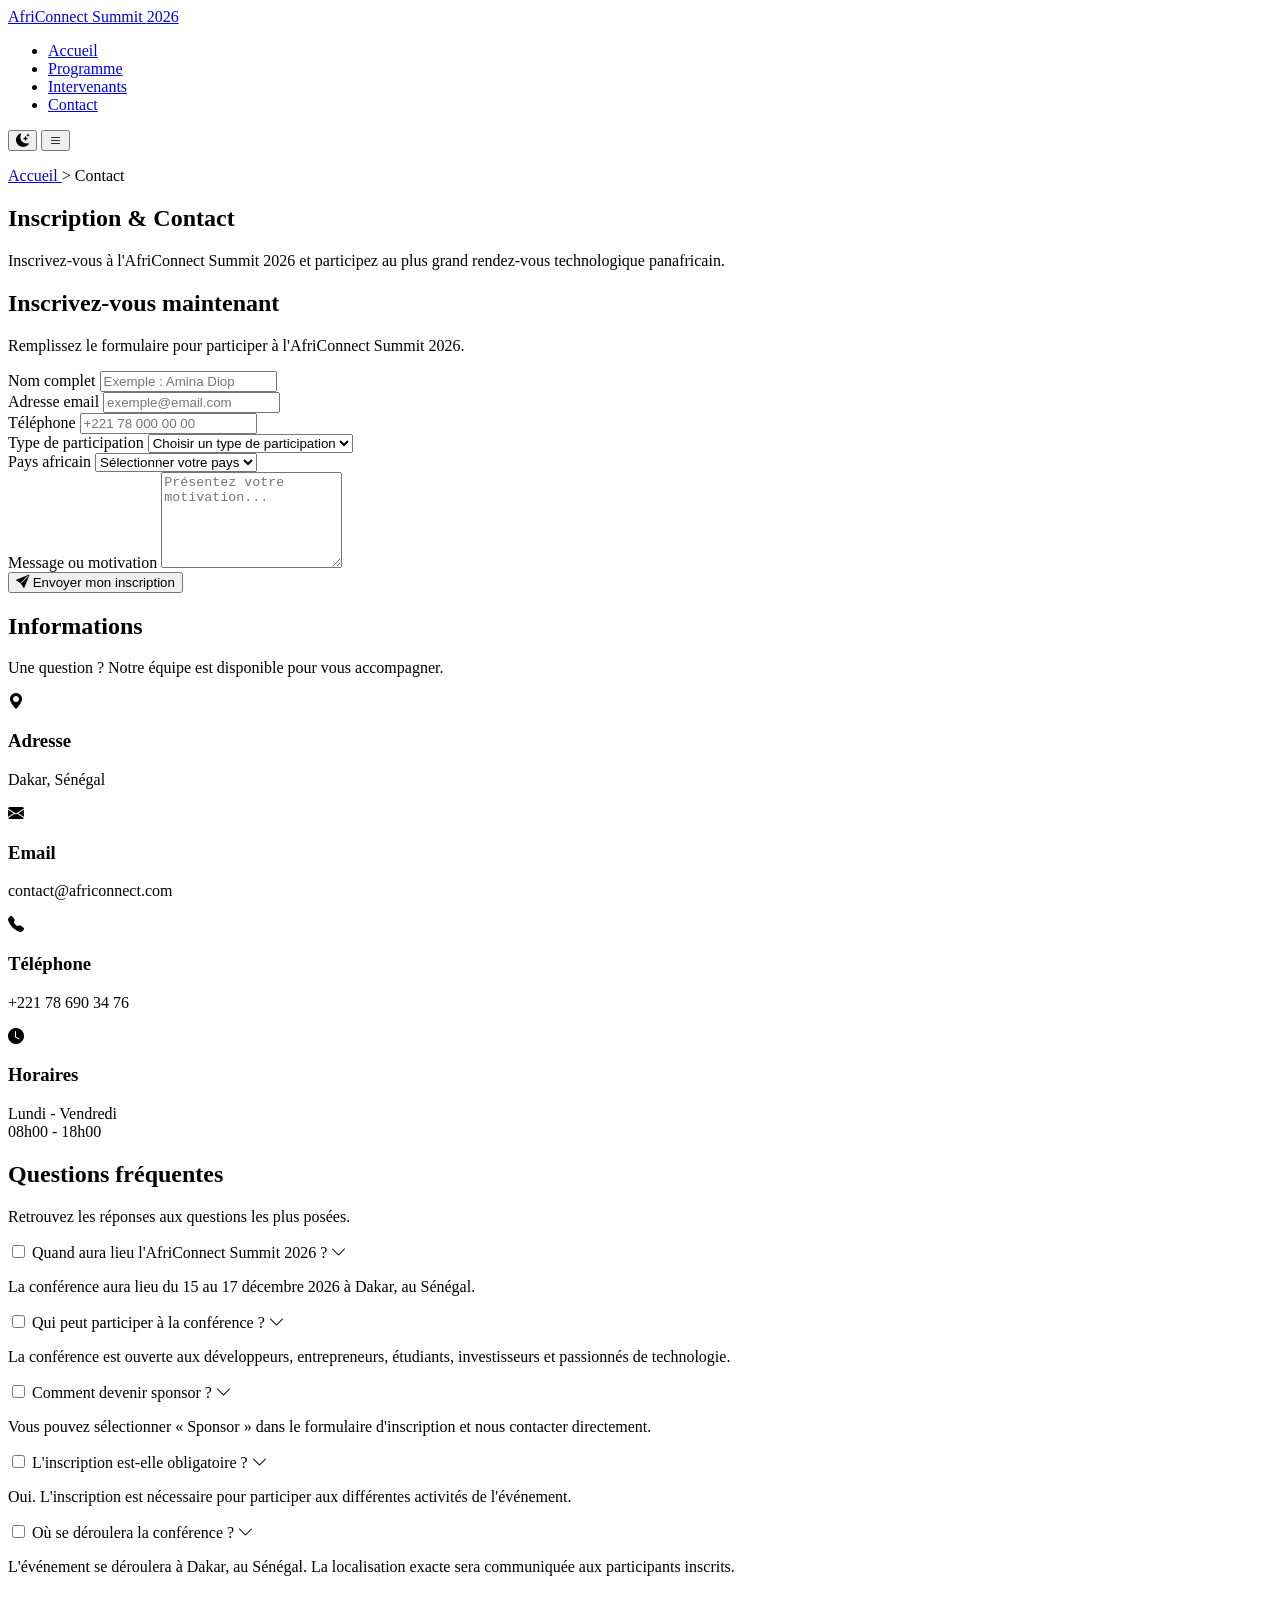
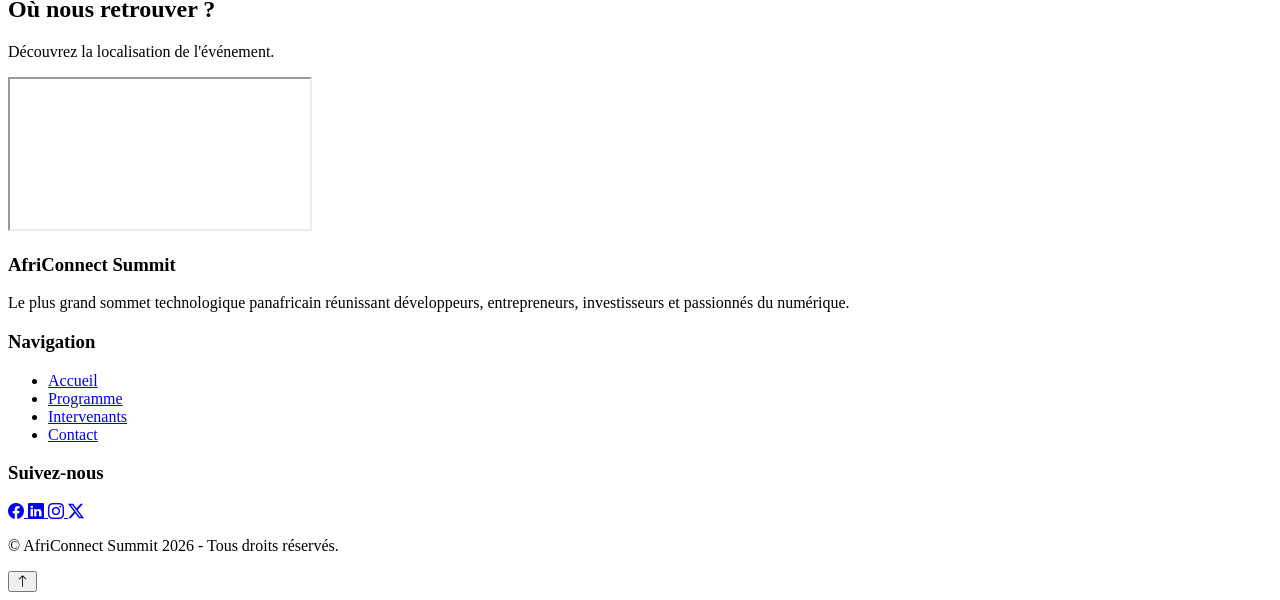
==== contact.html @ 4bca40ca "HTML : structure complète des 5 pages avec sections et contenu texte" ====
<!doctype html>
<html lang="fr">
  <head>
    <!-- Encodage -->
    <meta charset="UTF-8" />

    <!-- Responsive -->
    <meta name="viewport" content="width=device-width, initial-scale=1.0" />

    <title>AfriConnect Summit 2026 | contact</title>

    <!-- Bootstrap Icons -->
    <link
      rel="stylesheet"
      href="https://cdn.jsdelivr.net/npm/bootstrap-icons@1.11.3/font/bootstrap-icons.css"
    />

    <!-- Google Fonts -->
    <link rel="preconnect" href="https://fonts.googleapis.com" />

    <link rel="preconnect" href="https://fonts.gstatic.com" crossorigin />

    <link
      href="https://fonts.googleapis.com/css2?family=Poppins:wght@300;400;500;600;700&family=Space+Grotesk:wght@400;700&display=swap"
      rel="stylesheet"
    />

    <!-- CSS -->
    <link rel="stylesheet" href="css/style.css" />
  </head>
  <body>
    <!-- ==========================
            NAVIGATION
    ========================== -->

    <header>
      <nav class="barre-navigation">
        <div class="conteneur">
          <!-- LOGO -->

          <a href="index.html" class="logo">
            <i class="bi bi-globe-africa"></i>

            AfriConnect Summit

            <span>2026</span>
          </a>

          <!-- MENU -->

          <ul class="menu-navigation">
            <li>
              <a href="index.html"> Accueil </a>
            </li>

            <li>
              <a href="programme.html"> Programme </a>
            </li>

            <li>
              <a href="intervenants.html"> Intervenants </a>
            </li>

            <li>
              <a href="contact.html" class="actif"> Contact </a>
            </li>
          </ul>

          <!-- ACTIONS -->

          <div class="actions-navigation">
            <!-- MODE SOMBRE -->

            <button id="theme-toggle" aria-label="Changer le thème">
              <i class="bi bi-moon-stars-fill"></i>
            </button>

            <!-- MENU MOBILE -->

            <button id="menu-btn" aria-label="Ouvrir le menu">
              <i class="bi bi-list"></i>
            </button>
          </div>
        </div>
      </nav>
    </header>

    <!-- ==========================
            CONTENU PRINCIPAL
    ========================== -->

    <main>
      <!-- ==========================
                HERO INTERNE
        ========================== -->

      <section class="hero-interne apparition">
        <div class="conteneur">
          <!-- FIL D'ARIANE -->

          <p class="fil-ariane">
            <a href="index.html"> Accueil </a>

            <span> &gt; </span>

            Contact
          </p>

          <!-- TITRE -->

          <h1>Inscription & Contact</h1>

          <!-- DESCRIPTION -->

          <p>
            Inscrivez-vous à l'AfriConnect Summit 2026 et participez au plus
            grand rendez-vous technologique panafricain.
          </p>
        </div>
      </section>

      <!-- ==========================
                FORMULAIRE D'INSCRIPTION
        ========================== -->

      <section class="section-contact apparition">
        <div class="conteneur">
          <div class="contenu-contact">
            <!-- ==========================
                            FORMULAIRE
                    ========================== -->

            <div class="bloc-formulaire">
              <div class="titre-section">
                <h2>Inscrivez-vous maintenant</h2>

                <p>
                  Remplissez le formulaire pour participer à l'AfriConnect
                  Summit 2026.
                </p>
              </div>

              <form id="formulaire-inscription" novalidate>
                <!-- NOM COMPLET -->

                <div class="groupe-formulaire">
                  <label for="nom"> Nom complet </label>

                  <input
                    type="text"
                    id="nom"
                    name="nom"
                    placeholder="Exemple : Amina Diop"
                  />

                  <small class="message-erreur" id="erreur-nom"></small>
                </div>

                <!-- EMAIL -->

                <div class="groupe-formulaire">
                  <label for="email"> Adresse email </label>

                  <input
                    type="email"
                    id="email"
                    name="email"
                    placeholder="exemple@email.com"
                  />

                  <small class="message-erreur" id="erreur-email"></small>
                </div>

                <!-- TÉLÉPHONE -->

                <div class="groupe-formulaire">
                  <label for="telephone"> Téléphone </label>

                  <input
                    type="tel"
                    id="telephone"
                    name="telephone"
                    placeholder="+221 78 000 00 00"
                  />

                  <small class="message-erreur" id="erreur-telephone"></small>
                </div>

                <!-- TYPE DE PARTICIPATION -->

                <div class="groupe-formulaire">
                  <label for="participation"> Type de participation </label>

                  <select id="participation" name="participation">
                    <option value="">Choisir un type de participation</option>

                    <option value="participant">Participant</option>

                    <option value="speaker">Intervenant</option>

                    <option value="entrepreneur">Entrepreneur</option>

                    <option value="investisseur">Investisseur</option>

                    <option value="sponsor">Sponsor</option>
                  </select>

                  <small
                    class="message-erreur"
                    id="erreur-participation"
                  ></small>
                </div>

                <!-- PAYS AFRICAIN -->

                <div class="groupe-formulaire">
                  <label for="pays"> Pays africain </label>

                  <select id="pays" name="pays">
                    <option value="">Sélectionner votre pays</option>

                    <option value="senegal">Sénégal</option>

                    <option value="maroc">Maroc</option>

                    <option value="ghana">Ghana</option>

                    <option value="nigeria">Nigeria</option>

                    <option value="kenya">Kenya</option>

                    <option value="cote-ivoire">Côte d'Ivoire</option>

                    <option value="mali">Mali</option>

                    <option value="tunisie">Tunisie</option>

                    <option value="cameroun">Cameroun</option>

                    <option value="afrique-du-sud">Afrique du Sud</option>

                    <option value="egypte">Égypte</option>

                    <option value="rwanda">Rwanda</option>
                  </select>

                  <small class="message-erreur" id="erreur-pays"></small>
                </div>

                <!-- MESSAGE / MOTIVATION -->

                <div class="groupe-formulaire">
                  <label for="message"> Message ou motivation </label>

                  <textarea
                    id="message"
                    name="message"
                    rows="6"
                    placeholder="Présentez votre motivation..."
                  ></textarea>

                  <small class="message-erreur" id="erreur-message"></small>
                </div>

                <!-- BOUTON -->

                <button type="submit" class="bouton-envoi">
                  <i class="bi bi-send-fill"></i>

                  Envoyer mon inscription
                </button>

                <!-- MESSAGE DE SUCCÈS -->

                <p id="message-succes" class="message-succes"></p>
              </form>
            </div>

            <!-- ==========================
                            INFORMATIONS
                    ========================== -->

            <aside class="informations-contact">
              <div class="titre-section">
                <h2>Informations</h2>

                <p>
                  Une question ? Notre équipe est disponible pour vous
                  accompagner.
                </p>
              </div>

              <!-- ADRESSE -->

              <div class="information">
                <i class="bi bi-geo-alt-fill"></i>

                <div>
                  <h3>Adresse</h3>

                  <p>Dakar, Sénégal</p>
                </div>
              </div>

              <!-- EMAIL -->

              <div class="information">
                <i class="bi bi-envelope-fill"></i>

                <div>
                  <h3>Email</h3>

                  <p>contact@africonnect.com</p>
                </div>
              </div>

              <!-- TÉLÉPHONE -->

              <div class="information">
                <i class="bi bi-telephone-fill"></i>

                <div>
                  <h3>Téléphone</h3>

                  <p>+221 78 690 34 76</p>
                </div>
              </div>

              <!-- HORAIRES -->

              <div class="information">
                <i class="bi bi-clock-fill"></i>

                <div>
                  <h3>Horaires</h3>

                  <p>
                    Lundi - Vendredi

                    <br />

                    08h00 - 18h00
                  </p>
                </div>
              </div>
            </aside>
          </div>
        </div>
      </section>

      <!-- ==========================
                FAQ
        ========================== -->

      <section class="faq apparition">
        <div class="conteneur">
          <div class="titre-section">
            <h2>Questions fréquentes</h2>

            <p>Retrouvez les réponses aux questions les plus posées.</p>
          </div>

          <div class="liste-faq">
            <!-- QUESTION 1 -->

            <div class="question-faq">
              <input type="checkbox" id="question1" />

              <label for="question1">
                Quand aura lieu l'AfriConnect Summit 2026 ?

                <i class="bi bi-chevron-down"></i>
              </label>

              <div class="reponse-faq">
                <p>
                  La conférence aura lieu du 15 au 17 décembre 2026 à Dakar, au
                  Sénégal.
                </p>
              </div>
            </div>

            <!-- QUESTION 2 -->

            <div class="question-faq">
              <input type="checkbox" id="question2" />

              <label for="question2">
                Qui peut participer à la conférence ?

                <i class="bi bi-chevron-down"></i>
              </label>

              <div class="reponse-faq">
                <p>
                  La conférence est ouverte aux développeurs, entrepreneurs,
                  étudiants, investisseurs et passionnés de technologie.
                </p>
              </div>
            </div>

            <!-- QUESTION 3 -->

            <div class="question-faq">
              <input type="checkbox" id="question3" />

              <label for="question3">
                Comment devenir sponsor ?

                <i class="bi bi-chevron-down"></i>
              </label>

              <div class="reponse-faq">
                <p>
                  Vous pouvez sélectionner « Sponsor » dans le formulaire
                  d'inscription et nous contacter directement.
                </p>
              </div>
            </div>

            <!-- QUESTION 4 -->

            <div class="question-faq">
              <input type="checkbox" id="question4" />

              <label for="question4">
                L'inscription est-elle obligatoire ?

                <i class="bi bi-chevron-down"></i>
              </label>

              <div class="reponse-faq">
                <p>
                  Oui. L'inscription est nécessaire pour participer aux
                  différentes activités de l'événement.
                </p>
              </div>
            </div>

            <!-- QUESTION 5 -->

            <div class="question-faq">
              <input type="checkbox" id="question5" />

              <label for="question5">
                Où se déroulera la conférence ?

                <i class="bi bi-chevron-down"></i>
              </label>

              <div class="reponse-faq">
                <p>
                  L'événement se déroulera à Dakar, au Sénégal. La localisation
                  exacte sera communiquée aux participants inscrits.
                </p>
              </div>
            </div>
          </div>
        </div>
      </section>

      <!-- ==========================
                CARTE GOOGLE MAPS
        ========================== -->

      <section class="localisation apparition">
        <div class="conteneur">
          <div class="titre-section">
            <h2>Où nous retrouver ?</h2>

            <p>Découvrez la localisation de l'événement.</p>
          </div>

          <div class="carte">
            <iframe
              src="https://maps.google.com/maps?q=Dakar%20Senegal&t=&z=13&ie=UTF8&iwloc=&output=embed"
              title="Localisation de AfriConnect Summit à Dakar"
              loading="lazy"
            ></iframe>
          </div>
        </div>
      </section>
    </main>
    <footer class="pied-page">
      <div class="conteneur">
        <div class="contenu-footer">
          <!-- À propos -->

          <section class="colonne-footer">
            <h3>AfriConnect Summit</h3>

            <p>
              Le plus grand sommet technologique panafricain réunissant
              développeurs, entrepreneurs, investisseurs et passionnés du
              numérique.
            </p>
          </section>

          <!-- Navigation -->

          <section class="colonne-footer">
            <h3>Navigation</h3>

            <ul>
              <li>
                <a href="index.html">Accueil</a>
              </li>

              <li>
                <a href="programme.html">Programme</a>
              </li>

              <li>
                <a href="intervenants.html">Intervenants</a>
              </li>

              <li>
                <a href="contact.html">Contact</a>
              </li>
            </ul>
          </section>

          <!-- Réseaux sociaux -->

          <section class="colonne-footer">
            <h3>Suivez-nous</h3>

            <div class="reseaux-sociaux">
              <a href="#" aria-label="Facebook">
                <i class="bi bi-facebook"></i>
              </a>

              <a href="#" aria-label="LinkedIn">
                <i class="bi bi-linkedin"></i>
              </a>

              <a href="#" aria-label="Instagram">
                <i class="bi bi-instagram"></i>
              </a>

              <a href="#" aria-label="X">
                <i class="bi bi-twitter-x"></i>
              </a>
            </div>
          </section>
        </div>

        <!-- Copyright -->

        <div class="copyright">
          <p>
            © <span id="annee"></span>
            AfriConnect Summit 2026 - Tous droits réservés.
          </p>
        </div>
      </div>
    </footer>

    <!-- ==========================
            BOUTON RETOUR EN HAUT
    ========================== -->

    <button id="retour-haut" aria-label="Retour en haut">
      <i class="bi bi-arrow-up"></i>
    </button>
    <script src="js/main.js"></script>
  </body>
</html>
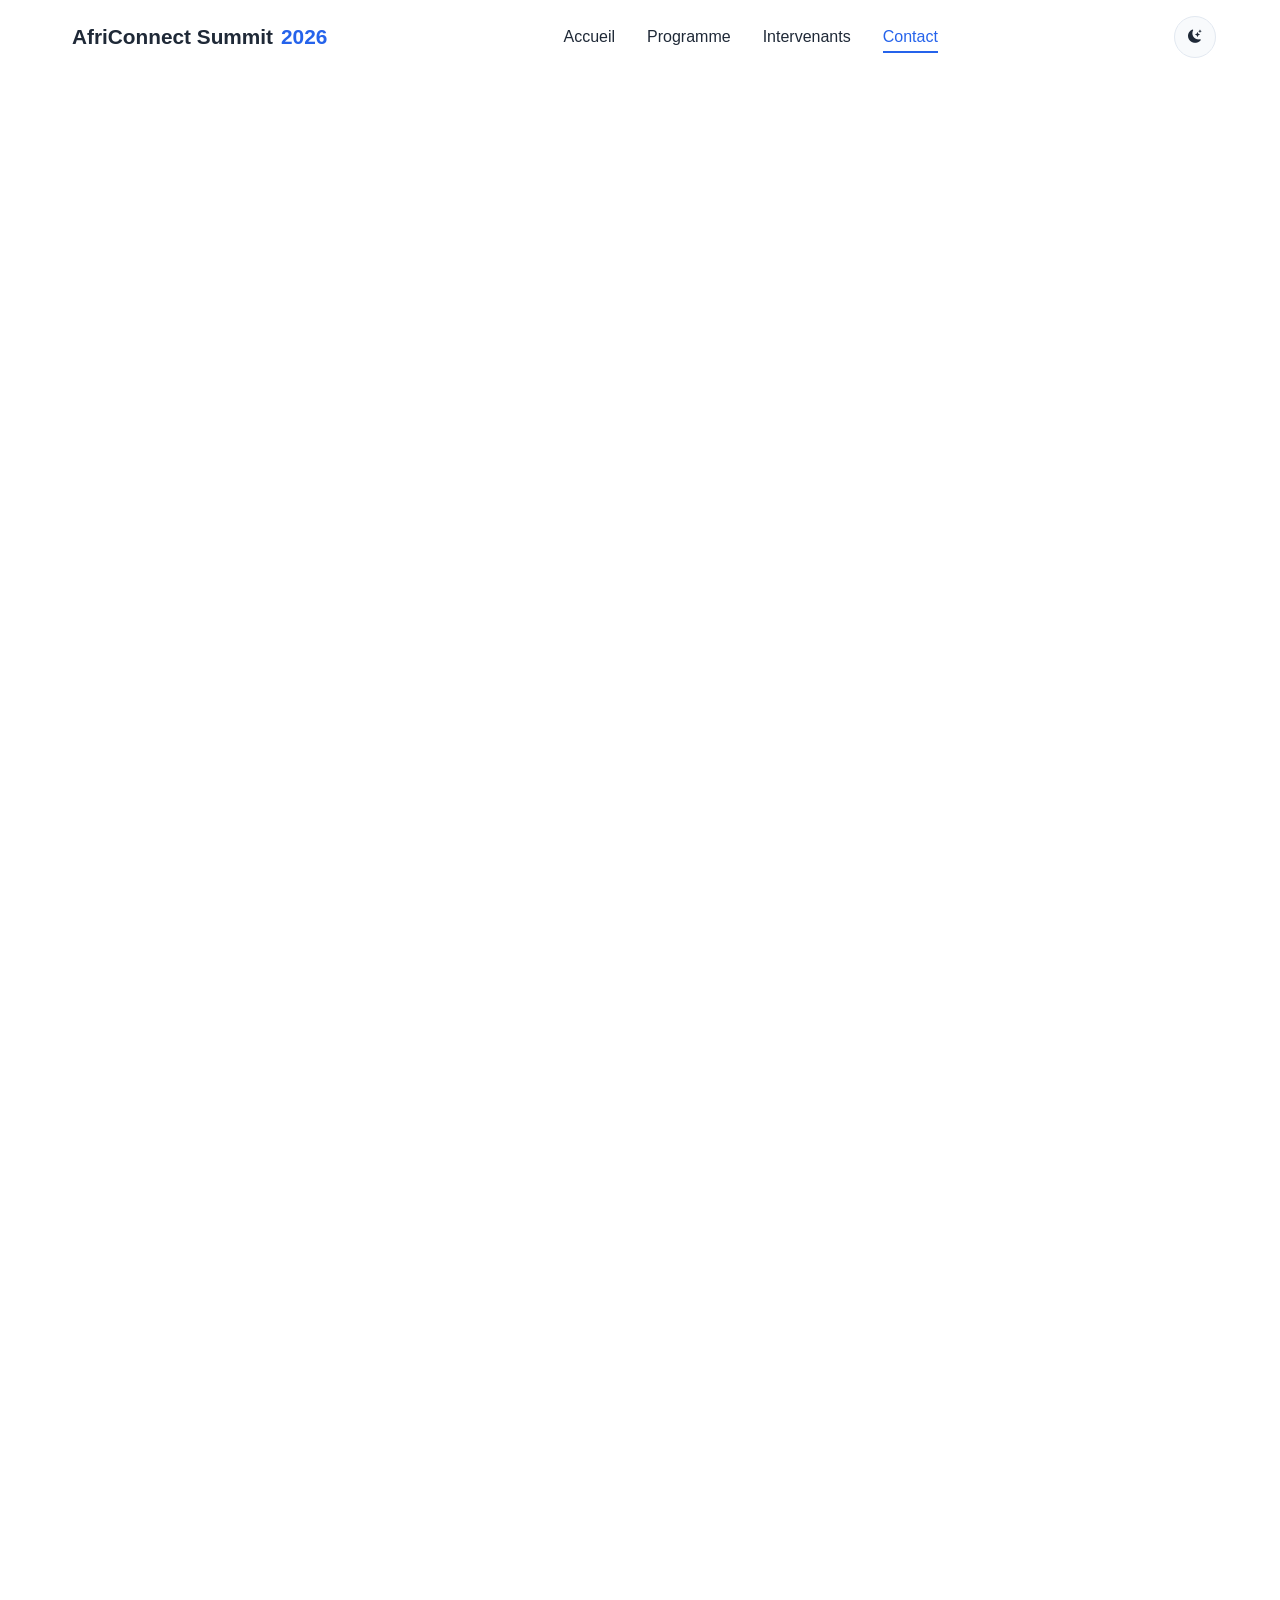
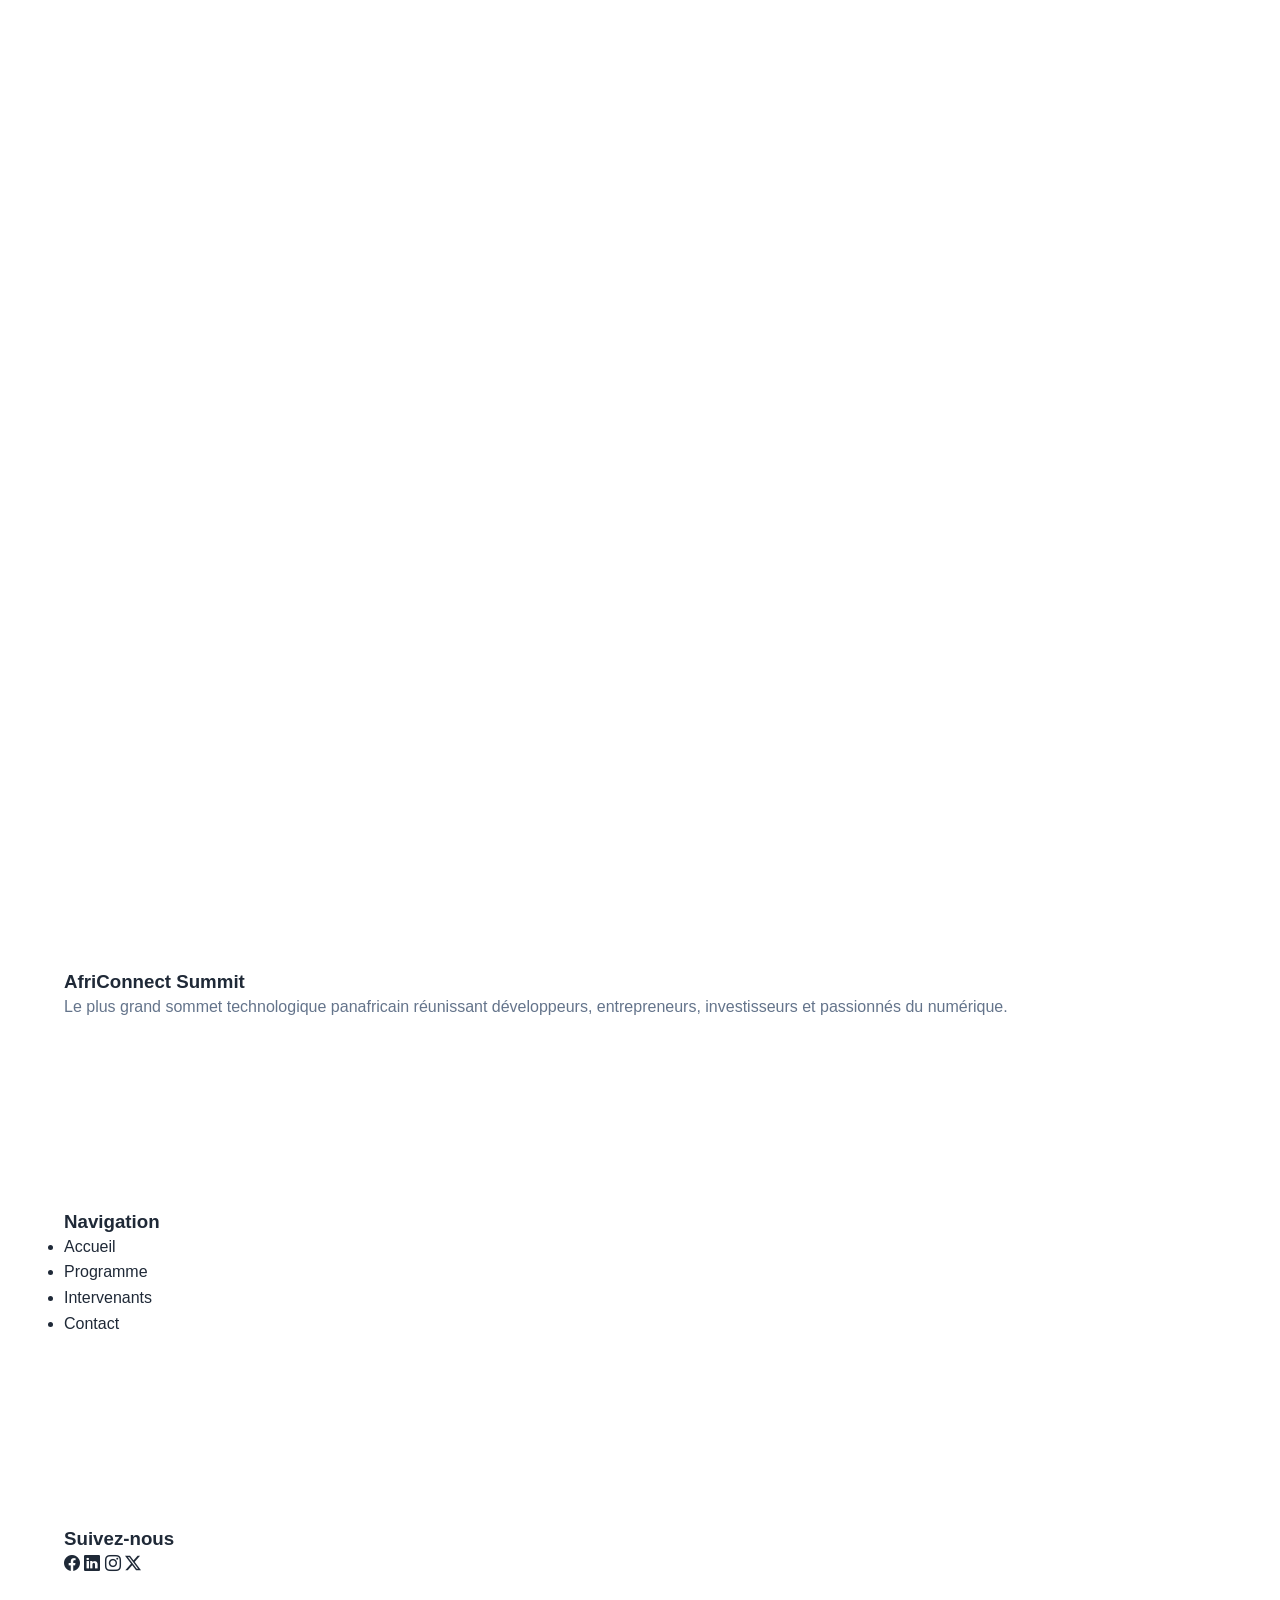
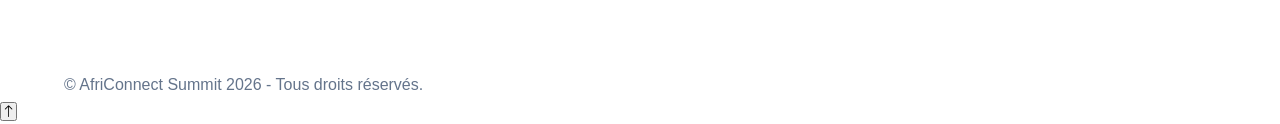
==== commit 28afa5c7: "css: ajouter les styles de base et de la page accueil" ====
--- a/contact.html
+++ b/contact.html
@@ -1,38 +1,22 @@
 <!doctype html>
 <html lang="fr">
   <head>
-    <!-- Encodage -->
     <meta charset="UTF-8" />
-
-    <!-- Responsive -->
     <meta name="viewport" content="width=device-width, initial-scale=1.0" />
-
     <title>AfriConnect Summit 2026 | contact</title>
-
-    <!-- Bootstrap Icons -->
     <link
       rel="stylesheet"
       href="https://cdn.jsdelivr.net/npm/bootstrap-icons@1.11.3/font/bootstrap-icons.css"
     />
-
-    <!-- Google Fonts -->
     <link rel="preconnect" href="https://fonts.googleapis.com" />
-
     <link rel="preconnect" href="https://fonts.gstatic.com" crossorigin />
-
     <link
       href="https://fonts.googleapis.com/css2?family=Poppins:wght@300;400;500;600;700&family=Space+Grotesk:wght@400;700&display=swap"
       rel="stylesheet"
     />
-
-    <!-- CSS -->
     <link rel="stylesheet" href="css/style.css" />
   </head>
   <body>
-    <!-- ==========================
-            NAVIGATION
-    ========================== -->
-
     <header>
       <nav class="barre-navigation">
         <div class="conteneur">
@@ -85,15 +69,7 @@
       </nav>
     </header>
 
-    <!-- ==========================
-            CONTENU PRINCIPAL
-    ========================== -->
-
     <main>
-      <!-- ==========================
-                HERO INTERNE
-        ========================== -->
-
       <section class="hero-interne apparition">
         <div class="conteneur">
           <!-- FIL D'ARIANE -->
@@ -119,17 +95,9 @@
         </div>
       </section>
 
-      <!-- ==========================
-                FORMULAIRE D'INSCRIPTION
-        ========================== -->
-
       <section class="section-contact apparition">
         <div class="conteneur">
           <div class="contenu-contact">
-            <!-- ==========================
-                            FORMULAIRE
-                    ========================== -->
-
             <div class="bloc-formulaire">
               <div class="titre-section">
                 <h2>Inscrivez-vous maintenant</h2>
@@ -276,10 +244,6 @@
               </form>
             </div>
 
-            <!-- ==========================
-                            INFORMATIONS
-                    ========================== -->
-
             <aside class="informations-contact">
               <div class="titre-section">
                 <h2>Informations</h2>
@@ -347,10 +311,6 @@
           </div>
         </div>
       </section>
-
-      <!-- ==========================
-                FAQ
-        ========================== -->
 
       <section class="faq apparition">
         <div class="conteneur">
@@ -458,10 +418,6 @@
           </div>
         </div>
       </section>
-
-      <!-- ==========================
-                CARTE GOOGLE MAPS
-        ========================== -->
 
       <section class="localisation apparition">
         <div class="conteneur">
@@ -556,10 +512,6 @@
       </div>
     </footer>
 
-    <!-- ==========================
-            BOUTON RETOUR EN HAUT
-    ========================== -->
-
     <button id="retour-haut" aria-label="Retour en haut">
       <i class="bi bi-arrow-up"></i>
     </button>
--- a/css/style.css
+++ b/css/style.css
@@ -0,0 +1,468 @@
+:root {
+    --couleur-principale: #2563eb;
+    --couleur-secondaire: #14b8a6;
+    --couleur-accent: #f59e0b;
+    --couleur-danger: #dc2626;
+
+    --couleur-fond: #ffffff;
+    --couleur-surface: #f8fafc;
+    --couleur-texte: #1f2937;
+    --couleur-texte-secondaire: #64748b;
+    --couleur-bordure: #e2e8f0;
+
+    --police-titre: "Space Grotesk", sans-serif;
+    --police-corps: "Poppins", sans-serif;
+
+    --espace-xs: 0.5rem;
+    --espace-sm: 1rem;
+    --espace-md: 2rem;
+    --espace-lg: 4rem;
+    --espace-xl: 6rem;
+
+    --rayon: 16px;
+    --rayon-petit: 8px;
+
+    --ombre: 0 10px 30px rgba(15, 23, 42, 0.08);
+
+    --transition: 0.3s ease;
+}
+
+[data-theme="dark"] {
+    --couleur-fond: #0f172a;
+    --couleur-surface: #1e293b;
+    --couleur-texte: #f8fafc;
+    --couleur-texte-secondaire: #cbd5e1;
+    --couleur-bordure: #334155;
+
+    --ombre: 0 10px 30px rgba(0, 0, 0, 0.4);
+}
+
+* {
+    margin: 0;
+    padding: 0;
+    box-sizing: border-box;
+}
+
+html {
+    scroll-behavior: smooth;
+}
+
+body {
+    font-family: var(--police-corps);
+    background-color: var(--couleur-fond);
+    color: var(--couleur-texte);
+    line-height: 1.6;
+    transition:
+        background-color var(--transition),
+        color var(--transition);
+}
+
+img {
+    max-width: 100%;
+    display: block;
+}
+
+a {
+    color: inherit;
+    text-decoration: none;
+    transition:
+        color var(--transition),
+        transform var(--transition);
+}
+
+button,
+input,
+select,
+textarea {
+    font-family: inherit;
+}
+
+button {
+    cursor: pointer;
+    transition:
+        background-color var(--transition),
+        color var(--transition),
+        border-color var(--transition),
+        transform var(--transition),
+        box-shadow var(--transition);
+}
+
+button:hover {
+    transform: translateY(-2px);
+}
+
+h1,
+h2,
+h3,
+h4 {
+    font-family: var(--police-titre);
+    line-height: 1.2;
+}
+
+p {
+    color: var(--couleur-texte-secondaire);
+}
+
+.conteneur {
+    width: min(90%, 1200px);
+    margin: 0 auto;
+}
+
+.barre-navigation {
+    position: fixed;
+    top: 0;
+    left: 0;
+    z-index: 1000;
+    width: 100%;
+    padding: 1rem 0;
+    background-color: rgba(255, 255, 255, 0.92);
+    backdrop-filter: blur(12px);
+    border-bottom: 1px solid transparent;
+    transition:
+        background-color var(--transition),
+        box-shadow var(--transition),
+        border-color var(--transition);
+}
+
+[data-theme="dark"] .barre-navigation {
+    background-color: rgba(15, 23, 42, 0.92);
+}
+
+.barre-navigation.defilement {
+    border-color: var(--couleur-bordure);
+    box-shadow: var(--ombre);
+}
+
+.barre-navigation .conteneur {
+    display: flex;
+    align-items: center;
+    justify-content: space-between;
+    gap: var(--espace-md);
+}
+
+.logo {
+    display: flex;
+    align-items: center;
+    gap: 0.5rem;
+    font-family: var(--police-titre);
+    font-size: 1.3rem;
+    font-weight: 700;
+}
+
+.logo i {
+    color: var(--couleur-principale);
+    font-size: 1.6rem;
+}
+
+.logo span {
+    color: var(--couleur-principale);
+}
+
+.menu-navigation {
+    list-style: none;
+    display: flex;
+    align-items: center;
+    gap: var(--espace-md);
+}
+
+.menu-navigation a {
+    position: relative;
+    font-weight: 500;
+}
+
+.menu-navigation a::after {
+    content: "";
+    position: absolute;
+    left: 0;
+    bottom: -8px;
+    width: 0;
+    height: 2px;
+    background-color: var(--couleur-principale);
+    transition: width var(--transition);
+}
+
+.menu-navigation a:hover::after,
+.menu-navigation a.actif::after {
+    width: 100%;
+}
+
+.menu-navigation a:hover,
+.menu-navigation a.actif {
+    color: var(--couleur-principale);
+}
+
+.actions-navigation {
+    display: flex;
+    align-items: center;
+    gap: var(--espace-sm);
+}
+
+#theme-toggle,
+#menu-btn {
+    display: flex;
+    align-items: center;
+    justify-content: center;
+    width: 42px;
+    height: 42px;
+    border: 1px solid var(--couleur-bordure);
+    border-radius: 50%;
+    background-color: var(--couleur-surface);
+    color: var(--couleur-texte);
+}
+
+#theme-toggle:hover,
+#menu-btn:hover {
+    background-color: var(--couleur-principale);
+    color: white;
+}
+
+#menu-btn {
+    display: none;
+}
+
+
+
+.hero {
+    min-height: 100vh;
+    padding-top: 8rem;
+}
+
+.contenu-hero {
+    display: grid;
+    grid-template-columns: 1.2fr 0.8fr;
+    align-items: center;
+    gap: var(--espace-lg);
+}
+
+.hero h1 {
+    margin-bottom: var(--espace-sm);
+    font-size: clamp(2.5rem, 5vw, 4.5rem);
+}
+
+.hero-buttons {
+    display: flex;
+    flex-wrap: wrap;
+    gap: var(--espace-sm);
+    margin-top: var(--espace-md);
+}
+
+.badge {
+    display: inline-block;
+    margin-bottom: var(--espace-sm);
+    padding: 0.5rem 1rem;
+    border-radius: 50px;
+    background-color: var(--couleur-secondaire);
+    color: white;
+    font-weight: 600;
+}
+
+
+.apparition,
+.reveal {
+    opacity: 0;
+    transform: translateY(30px);
+    transition:
+        opacity 0.8s ease,
+        transform 0.8s ease;
+}
+
+.apparition.visible,
+.reveal.visible {
+    opacity: 1;
+    transform: translateY(0);
+}
+
+
+
+.centre {
+    margin-top: var(--espace-lg);
+    text-align: center;
+}
+
+
+
+.bouton-principal,
+.bouton-secondaire,
+.bouton-envoi {
+    display: inline-flex;
+    align-items: center;
+    justify-content: center;
+    gap: 0.5rem;
+    padding: 0.9rem 1.5rem;
+    border-radius: 50px;
+    font-weight: 600;
+}
+
+.bouton-principal,
+.bouton-envoi {
+    border: 2px solid var(--couleur-principale);
+    background-color: var(--couleur-principale);
+    color: white;
+}
+
+.bouton-principal:hover,
+.bouton-envoi:hover {
+    background-color: #1d4ed8;
+    box-shadow: var(--ombre);
+}
+
+.bouton-secondaire {
+    border: 2px solid var(--couleur-principale);
+    color: var(--couleur-principale);
+}
+
+.bouton-secondaire:hover {
+    background-color: var(--couleur-principale);
+    color: white;
+}
+
+
+
+.compte-a-rebours {
+    padding: var(--espace-md);
+    border-radius: var(--rayon);
+    background-color: var(--couleur-surface);
+    box-shadow: var(--ombre);
+}
+
+.boites-compte {
+    display: grid;
+    grid-template-columns: repeat(4, 1fr);
+    gap: var(--espace-sm);
+    margin-top: var(--espace-sm);
+}
+
+.boite-compte {
+    padding: var(--espace-sm);
+    text-align: center;
+    border: 1px solid var(--couleur-bordure);
+    border-radius: var(--rayon-petit);
+}
+
+.boite-compte span {
+    display: block;
+    color: var(--couleur-principale);
+    font-family: var(--police-titre);
+    font-size: 2rem;
+    font-weight: 700;
+}
+
+
+section {
+    padding: var(--espace-xl) 0;
+}
+
+.titre-section {
+    max-width: 700px;
+    margin: 0 auto var(--espace-lg);
+    text-align: center;
+}
+
+.titre-section h2 {
+    margin-bottom: var(--espace-sm);
+    font-size: 2.5rem;
+}
+
+
+
+
+.grille-statistiques {
+    display: grid;
+    grid-template-columns: repeat(4, 1fr);
+    gap: var(--espace-md);
+}
+
+.statistique {
+    padding: var(--espace-md);
+    text-align: center;
+    border-radius: var(--rayon);
+    background-color: var(--couleur-surface);
+    transition:
+        transform var(--transition),
+        box-shadow var(--transition);
+}
+
+.statistique:hover {
+    transform: translateY(-8px);
+    box-shadow: var(--ombre);
+}
+
+.statistique h3 {
+    color: var(--couleur-principale);
+    font-size: 2.5rem;
+}
+
+
+
+.conteneur-participer {
+    display: flex;
+    justify-content: center;
+    gap: var(--espace-md);
+}
+
+.carte-participer {
+    flex: 1;
+    padding: var(--espace-md);
+    text-align: center;
+    border: 1px solid var(--couleur-bordure);
+    border-radius: var(--rayon);
+    background-color: var(--couleur-surface);
+    transition:
+        transform var(--transition),
+        box-shadow var(--transition);
+}
+
+.carte-participer:hover {
+    transform: translateY(-8px);
+    box-shadow: var(--ombre);
+}
+
+.carte-participer i {
+    display: inline-flex;
+    align-items: center;
+    justify-content: center;
+    width: 65px;
+    height: 65px;
+    margin-bottom: var(--espace-sm);
+    border-radius: 50%;
+    background-color: var(--couleur-principale);
+    color: white;
+    font-size: 1.8rem;
+}
+
+.grille-intervenants-vedettes {
+    display: grid;
+    grid-template-columns: repeat(4, 1fr);
+    gap: var(--espace-md);
+}
+
+.carte-intervenant {
+    overflow: hidden;
+    border: 1px solid var(--couleur-bordure);
+    border-radius: var(--rayon);
+    background-color: var(--couleur-surface);
+    transition:
+        transform var(--transition),
+        box-shadow var(--transition);
+}
+
+.carte-intervenant:hover {
+    transform: translateY(-10px);
+    box-shadow: var(--ombre);
+}
+
+.carte-intervenant img {
+    width: 50%;
+    height: 200px;
+    border-radius: 50%;
+    object-fit: cover;
+}
+
+.informations-intervenant {
+    padding: var(--espace-md);
+}
+
+.specialite {
+    color: var(--couleur-principale);
+    font-weight: 500;
+}
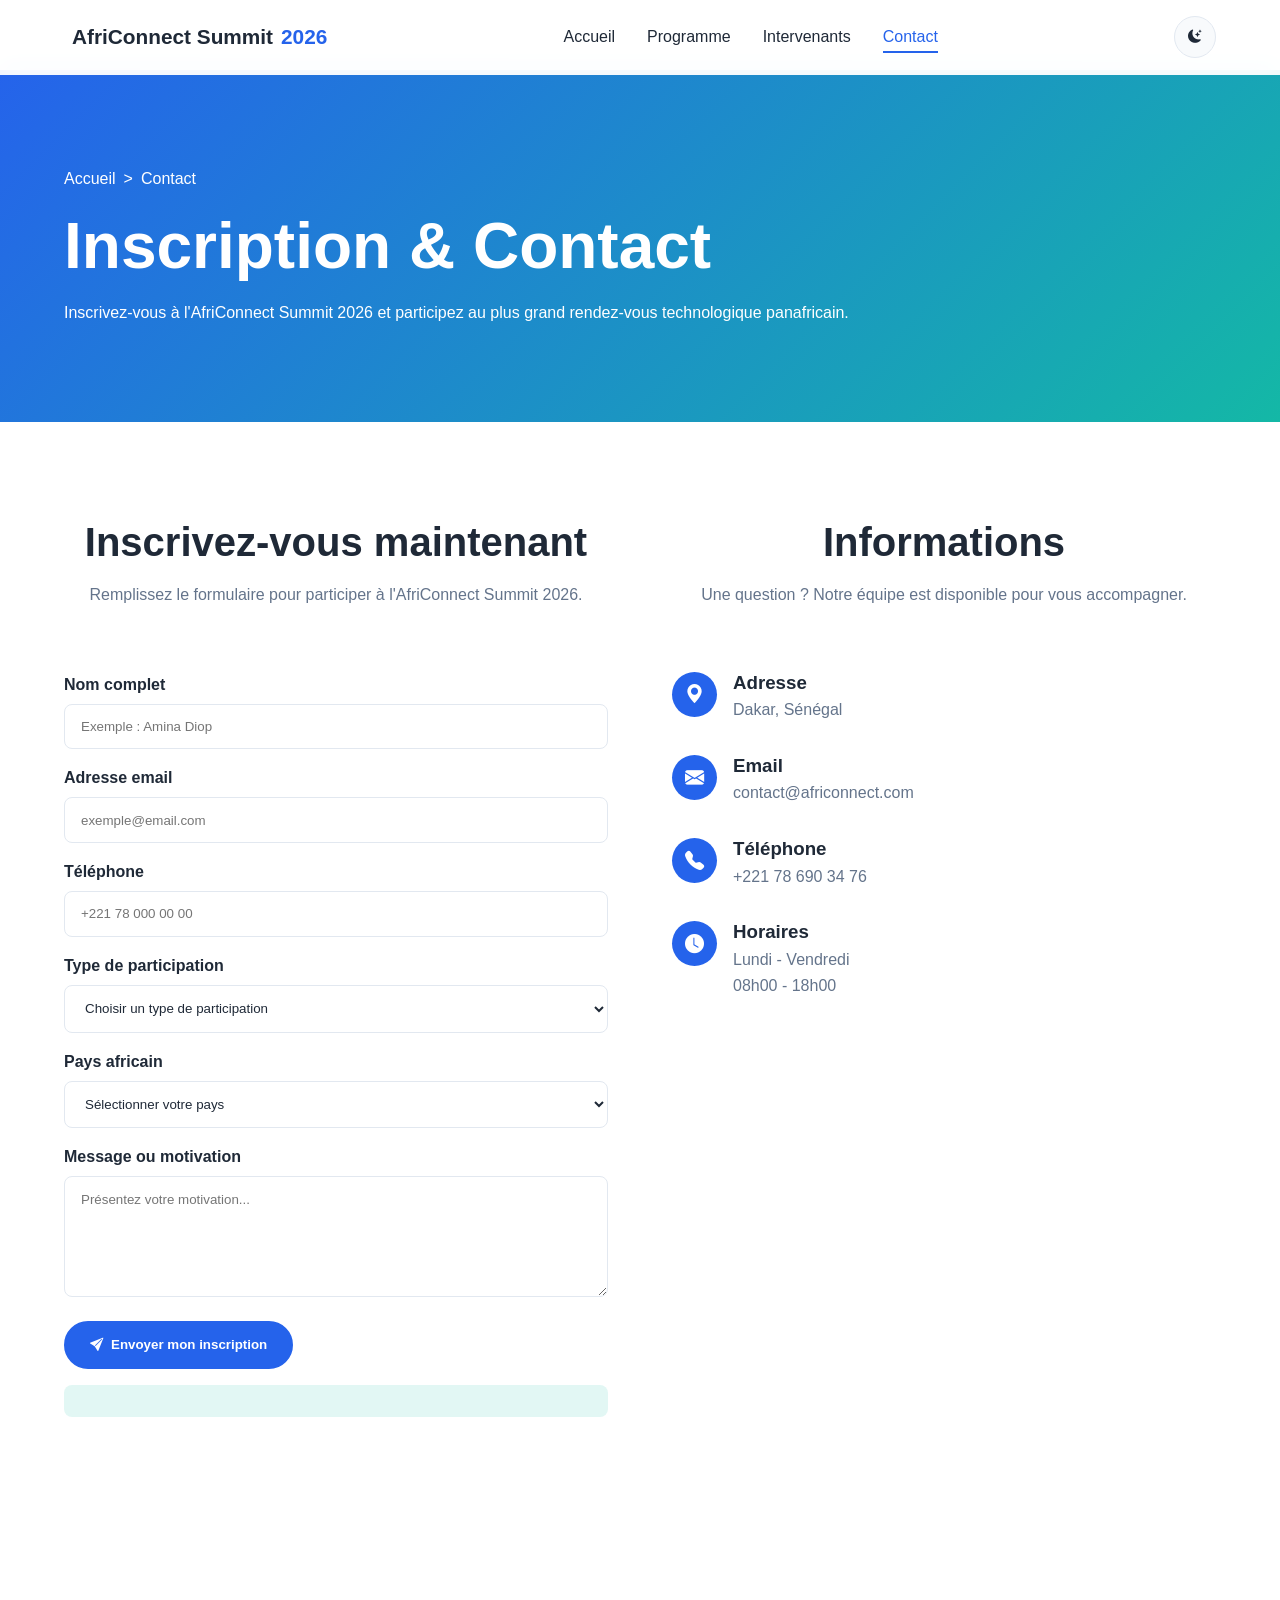
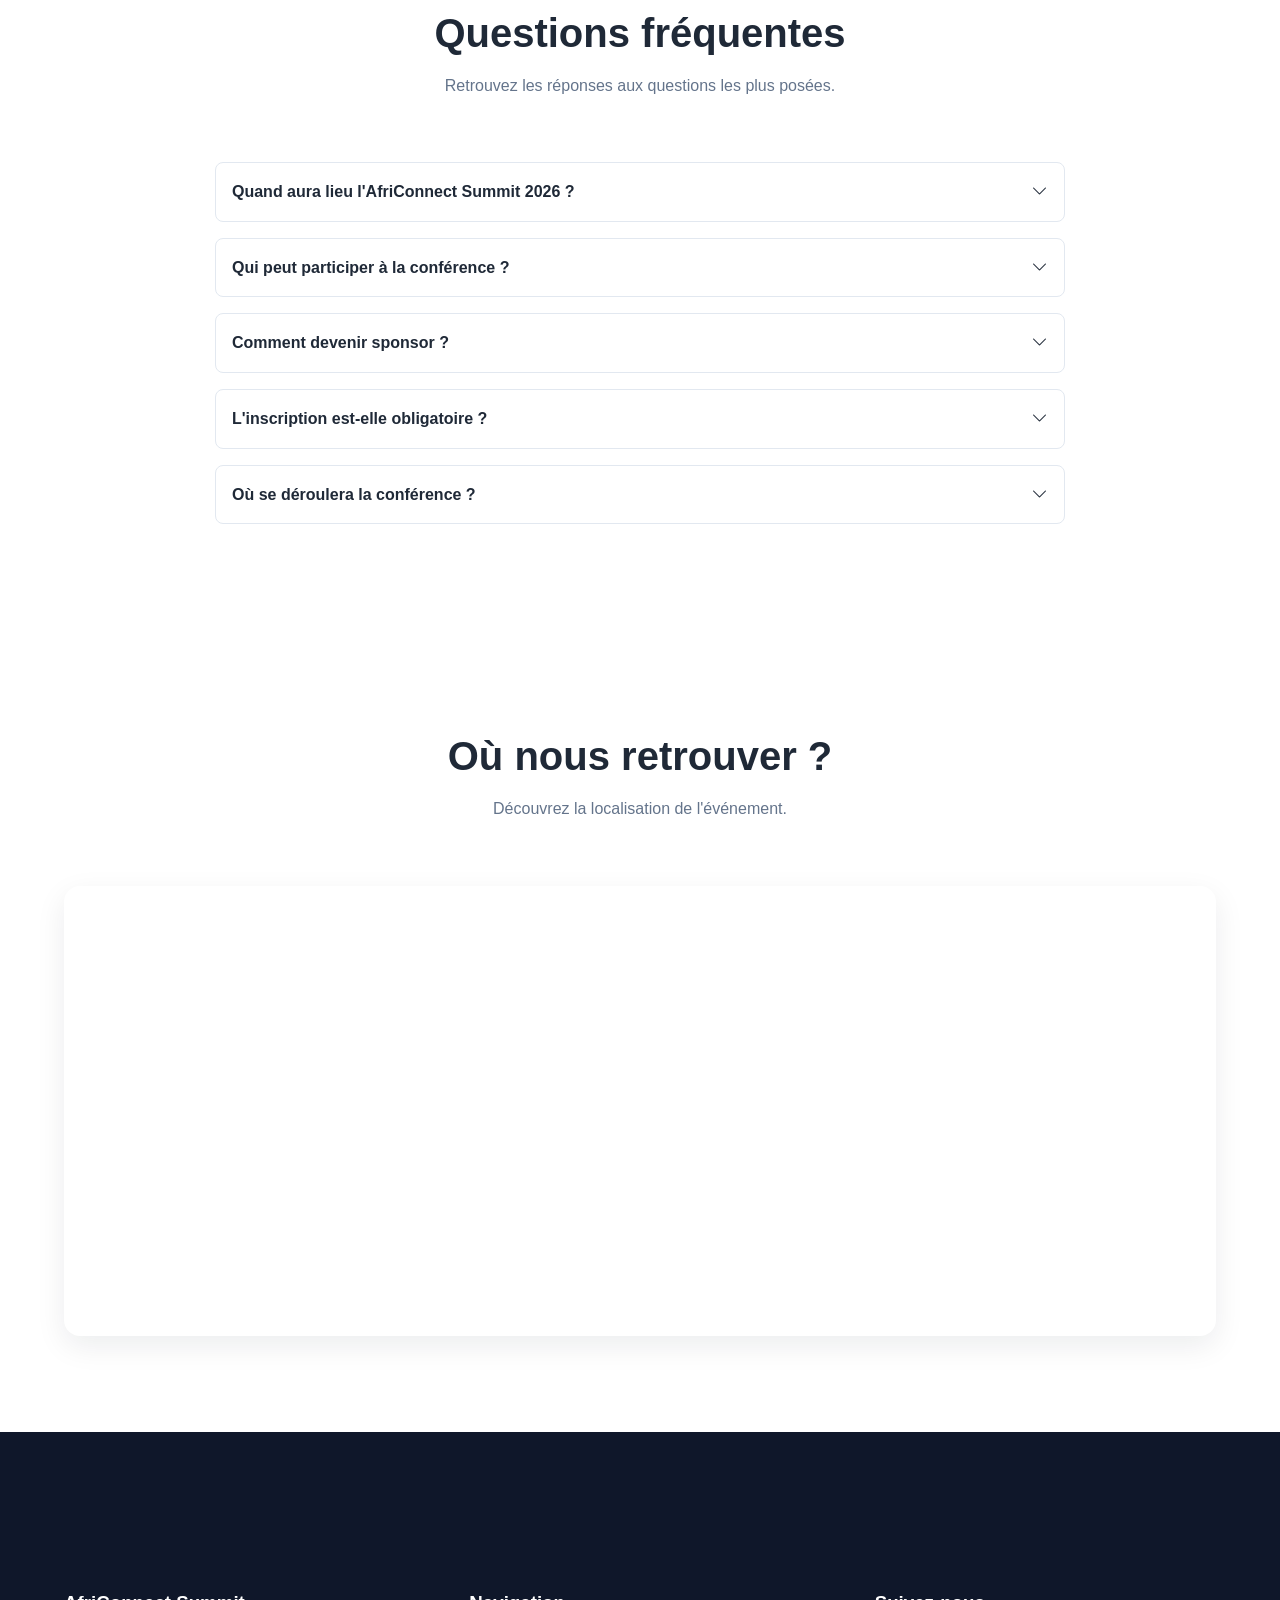
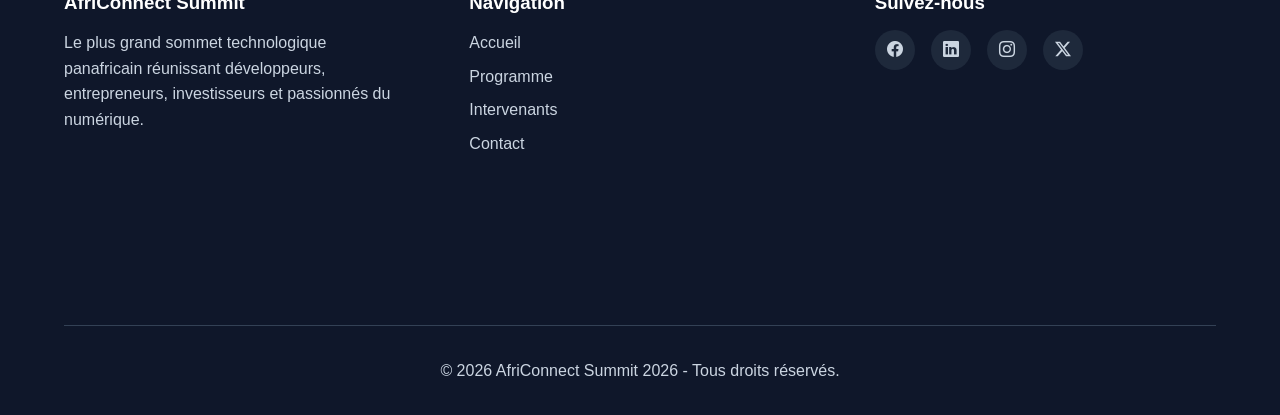
==== commit 4db1eaa2: "Finalisation : corrections responsive, optimisation du code et commentaires" ====
--- a/contact.html
+++ b/contact.html
@@ -17,7 +17,10 @@
     <link rel="stylesheet" href="css/style.css" />
   </head>
   <body>
+    <!-- HEADER ET BARRE DE NAVIGATION -->
+
     <header>
+      <!-- Barre de navigation principale -->
       <nav class="barre-navigation">
         <div class="conteneur">
           <!-- LOGO -->
--- a/css/style.css
+++ b/css/style.css
@@ -1,3 +1,4 @@
+/* VARIABLES CSS */
 :root {
     --couleur-principale: #2563eb;
     --couleur-secondaire: #14b8a6;
@@ -26,6 +27,8 @@
 
     --transition: 0.3s ease;
 }
+
+ /* MODE SOMBRE */
 
 [data-theme="dark"] {
     --couleur-fond: #0f172a;
@@ -37,6 +40,8 @@
     --ombre: 0 10px 30px rgba(0, 0, 0, 0.4);
 }
 
+/* RESET GENERAL */
+
 * {
     margin: 0;
     padding: 0;
@@ -107,6 +112,8 @@
     width: min(90%, 1200px);
     margin: 0 auto;
 }
+
+/* NAVBAR */
 
 .barre-navigation {
     position: fixed;
@@ -220,7 +227,7 @@
     display: none;
 }
 
-
+/* HERO PRINCIPAL */
 
 .hero {
     min-height: 100vh;
@@ -256,6 +263,7 @@
     font-weight: 600;
 }
 
+/* ANIMATIONS */
 
 .apparition,
 .reveal {
@@ -279,7 +287,7 @@
     text-align: center;
 }
 
-
+ /* BOUTONS */
 
 .bouton-principal,
 .bouton-secondaire,
@@ -316,7 +324,7 @@
     color: white;
 }
 
-
+/* COMPTE A REBOURS */
 
 .compte-a-rebours {
     padding: var(--espace-md);
@@ -347,6 +355,7 @@
     font-weight: 700;
 }
 
+/* SECTIONS */
 
 section {
     padding: var(--espace-xl) 0;
@@ -363,8 +372,7 @@
     font-size: 2.5rem;
 }
 
-
-
+/* STATISTIQUES */
 
 .grille-statistiques {
     display: grid;
@@ -392,7 +400,7 @@
     font-size: 2.5rem;
 }
 
-
+/* POURQUOI PARTICIPER */
 
 .conteneur-participer {
     display: flex;
@@ -430,6 +438,8 @@
     font-size: 1.8rem;
 }
 
+/* INTERVENANTS VEDETTES */
+
 .grille-intervenants-vedettes {
     display: grid;
     grid-template-columns: repeat(4, 1fr);
@@ -466,3 +476,606 @@
     color: var(--couleur-principale);
     font-weight: 500;
 }
+
+/* HERO INTERNE */
+
+.hero-interne {
+    margin-top: 70px;
+    padding: var(--espace-xl) 0;
+    background: linear-gradient(
+        135deg,
+        var(--couleur-principale),
+        var(--couleur-secondaire)
+    );
+    color: white;
+}
+
+.hero-interne h1 {
+    margin: var(--espace-sm) 0;
+    font-size: clamp(2.5rem, 5vw, 4rem);
+}
+
+.hero-interne p {
+    color: white;
+}
+
+.fil-ariane {
+    display: flex;
+    align-items: center;
+    gap: 0.5rem;
+}
+
+/* PROGRAMME */
+
+.onglets-programme {
+    display: flex;
+    justify-content: center;
+    flex-wrap: wrap;
+    gap: var(--espace-sm);
+    margin-bottom: var(--espace-md);
+}
+
+.onglet {
+    padding: 0.8rem 1.5rem;
+    border: 2px solid var(--couleur-principale);
+    border-radius: 50px;
+    background-color: transparent;
+    color: var(--couleur-principale);
+    font-weight: 600;
+}
+
+.onglet.actif,
+.onglet:hover {
+    background-color: var(--couleur-principale);
+    color: white;
+}
+
+.planning {
+    display: none;
+    overflow-x: auto;
+}
+
+.planning.actif {
+    display: block;
+}
+
+.tableau-programme {
+    width: 100%;
+    border-collapse: collapse;
+}
+
+.tableau-programme th {
+    padding: 1rem;
+    background-color: var(--couleur-principale);
+    color: white;
+    text-align: left;
+}
+
+.tableau-programme td {
+    padding: 1rem;
+    border-bottom: 1px solid var(--couleur-bordure);
+}
+
+.tableau-programme tr:nth-child(even) {
+    background-color: var(--couleur-surface);
+}
+
+.tableau-programme tr:hover {
+    background-color: rgba(37, 99, 235, 0.08);
+}
+
+/* THEMATIQUES */
+
+.grille-thematiques {
+    display: grid;
+    grid-template-columns: repeat(2, 1fr);
+    gap: var(--espace-md);
+}
+
+.carte-thematique {
+    padding: var(--espace-md);
+    border: 1px solid var(--couleur-bordure);
+    border-radius: var(--rayon);
+    background-color: var(--couleur-surface);
+    transition:
+        transform var(--transition),
+        box-shadow var(--transition);
+}
+
+.carte-thematique:hover {
+    transform: translateY(-8px);
+    box-shadow: var(--ombre);
+}
+
+.carte-thematique i {
+    color: var(--couleur-principale);
+    font-size: 2rem;
+}
+
+.filtres-intervenants {
+    display: flex;
+    justify-content: center;
+    flex-wrap: wrap;
+    gap: var(--espace-sm);
+    margin-bottom: var(--espace-lg);
+}
+
+.bouton-filtre {
+    padding: 0.7rem 1.3rem;
+    border: 1px solid var(--couleur-bordure);
+    border-radius: 50px;
+    background-color: var(--couleur-surface);
+    color: var(--couleur-texte);
+}
+
+.bouton-filtre:hover,
+.bouton-filtre.actif {
+    border-color: var(--couleur-principale);
+    background-color: var(--couleur-principale);
+    color: white;
+}
+
+.grille-intervenants {
+    display: grid;
+    grid-template-columns: repeat(3, 1fr);
+    gap: var(--espace-md);
+}
+
+.contenu-contact {
+    display: flex;
+    align-items: flex-start;
+    gap: var(--espace-lg);
+}
+
+.bloc-formulaire,
+.informations-contact {
+    flex: 1;
+}
+
+.groupe-formulaire {
+    margin-bottom: var(--espace-sm);
+}
+
+.groupe-formulaire label {
+    display: block;
+    margin-bottom: 0.4rem;
+    font-weight: 600;
+}
+
+.groupe-formulaire input,
+.groupe-formulaire select,
+.groupe-formulaire textarea {
+    width: 100%;
+    padding: 0.9rem 1rem;
+    border: 1px solid var(--couleur-bordure);
+    border-radius: var(--rayon-petit);
+    background-color: var(--couleur-fond);
+    color: var(--couleur-texte);
+    outline: none;
+    transition:
+        border-color var(--transition),
+        box-shadow var(--transition);
+}
+
+.groupe-formulaire input:focus,
+.groupe-formulaire select:focus,
+.groupe-formulaire textarea:focus {
+    border-color: var(--couleur-principale);
+    box-shadow: 0 0 0 3px rgba(37, 99, 235, 0.15);
+}
+
+.champ-invalide {
+    border-color: var(--couleur-danger) !important;
+}
+
+.champ-valide {
+    border-color: var(--couleur-secondaire) !important;
+}
+
+.message-erreur {
+    display: block;
+    margin-top: 0.3rem;
+    color: var(--couleur-danger);
+    font-size: 0.85rem;
+}
+
+.message-succes {
+    margin-top: var(--espace-sm);
+    padding: var(--espace-sm);
+    border-radius: var(--rayon-petit);
+    background-color: rgba(20, 184, 166, 0.12);
+    color: var(--couleur-secondaire);
+}
+
+.information {
+    display: flex;
+    align-items: flex-start;
+    gap: var(--espace-sm);
+    margin-bottom: var(--espace-md);
+}
+
+.information i {
+    display: flex;
+    align-items: center;
+    justify-content: center;
+    flex-shrink: 0;
+    width: 45px;
+    height: 45px;
+    border-radius: 50%;
+    background-color: var(--couleur-principale);
+    color: white;
+    font-size: 1.2rem;
+}
+
+.information h3 {
+    margin-bottom: 0.2rem;
+}
+
+.liste-faq {
+    max-width: 850px;
+    margin: auto;
+}
+
+.question-faq {
+    margin-bottom: var(--espace-sm);
+    overflow: hidden;
+    border: 1px solid var(--couleur-bordure);
+    border-radius: var(--rayon-petit);
+}
+
+.question-faq input {
+    display: none;
+}
+
+.question-faq label {
+    display: flex;
+    align-items: center;
+    justify-content: space-between;
+    padding: var(--espace-sm);
+    cursor: pointer;
+    font-weight: 600;
+}
+
+.question-faq label i {
+    transition: transform var(--transition);
+}
+
+.reponse-faq {
+    max-height: 0;
+    overflow: hidden;
+    padding: 0 var(--espace-sm);
+    transition:
+        max-height 0.4s ease,
+        padding 0.4s ease;
+}
+
+.question-faq input:checked ~ .reponse-faq {
+    max-height: 200px;
+    padding: 0 var(--espace-sm) var(--espace-sm);
+}
+
+.question-faq input:checked + label i {
+    transform: rotate(180deg);
+}
+
+.carte {
+    overflow: hidden;
+    height: 450px;
+    border-radius: var(--rayon);
+    box-shadow: var(--ombre);
+}
+
+.carte iframe {
+    width: 100%;
+    height: 100%;
+    border: 0;
+}
+
+.sponsors {
+    padding: var(--espace-xl) 0;
+}
+
+.niveau-sponsor {
+    margin-bottom: var(--espace-lg);
+}
+
+.niveau-sponsor > h3 {
+    margin-bottom: var(--espace-md);
+    text-align: center;
+}
+
+.ligne-sponsors {
+    display: flex;
+    align-items: stretch;
+    justify-content: center;
+    flex-wrap: wrap;
+    gap: var(--espace-md);
+}
+
+.carte-sponsor {
+    display: flex;
+    align-items: center;
+    justify-content: center;
+    flex-direction: column;
+    padding: var(--espace-md);
+    border-radius: var(--rayon);
+    background-color: var(--couleur-surface);
+    box-shadow: var(--ombre);
+    transition:
+        transform var(--transition),
+        box-shadow var(--transition),
+        border-color var(--transition);
+}
+
+.carte-sponsor:hover {
+    transform: translateY(-10px);
+    box-shadow: 0 15px 35px rgba(0, 0, 0, 0.15);
+}
+
+.carte-sponsor i {
+    margin-bottom: var(--espace-sm);
+    color: var(--couleur-principale);
+    font-size: 2rem;
+}
+
+.carte-sponsor.grande {
+    width: 280px;
+    min-height: 180px;
+    border: 3px solid var(--couleur-accent);
+}
+
+.carte-sponsor.grande i {
+    color: var(--couleur-accent);
+    font-size: 2.5rem;
+}
+
+.carte-sponsor.moyenne {
+    width: 220px;
+    min-height: 140px;
+    border: 2px solid #94a3b8;
+}
+
+.carte-sponsor.petite {
+    width: 170px;
+    min-height: 110px;
+    border: 2px solid #b45309;
+}
+
+.carte-sponsor.petite i {
+    font-size: 1.5rem;
+}
+
+.pied-page {
+    padding: var(--espace-lg) 0 var(--espace-md);
+    background-color: #0f172a;
+    color: white;
+}
+
+.contenu-footer {
+    display: flex;
+    justify-content: space-between;
+    gap: var(--espace-lg);
+}
+
+.colonne-footer {
+    flex: 1;
+}
+
+.colonne-footer h3 {
+    margin-bottom: var(--espace-sm);
+    color: white;
+}
+
+.colonne-footer p,
+.colonne-footer a {
+    color: #cbd5e1;
+}
+
+.colonne-footer a:hover {
+    color: white;
+}
+
+.colonne-footer li {
+    list-style: none;
+    margin-bottom: 0.5rem;
+}
+
+.reseaux-sociaux {
+    display: flex;
+    gap: var(--espace-sm);
+}
+
+.reseaux-sociaux a {
+    display: flex;
+    align-items: center;
+    justify-content: center;
+    width: 40px;
+    height: 40px;
+    border-radius: 50%;
+    background-color: #1e293b;
+    transition:
+        background-color var(--transition),
+        transform var(--transition);
+}
+
+.reseaux-sociaux a:hover {
+    background-color: var(--couleur-principale);
+    transform: translateY(-4px);
+}
+
+.copyright {
+    margin-top: var(--espace-lg);
+    padding-top: var(--espace-md);
+    border-top: 1px solid #334155;
+    text-align: center;
+}
+
+.copyright p {
+    color: #cbd5e1;
+}
+
+#retour-haut {
+    position: fixed;
+    right: 1.5rem;
+    bottom: 1.5rem;
+    z-index: 900;
+    display: flex;
+    align-items: center;
+    justify-content: center;
+    width: 45px;
+    height: 45px;
+    border: none;
+    border-radius: 50%;
+    background-color: var(--couleur-principale);
+    color: white;
+    opacity: 0;
+    visibility: hidden;
+    transition:
+        opacity var(--transition),
+        visibility var(--transition),
+        transform var(--transition);
+}
+
+#retour-haut.visible {
+    opacity: 1;
+    visibility: visible;
+}
+
+#retour-haut:hover {
+    transform: translateY(-5px);
+}
+
+@media (max-width: 768px) {
+
+    .menu-navigation {
+        position: absolute;
+        top: 100%;
+        left: 0;
+        display: none;
+        flex-direction: column;
+        align-items: center;
+        width: 100%;
+        padding: var(--espace-md);
+        background-color: var(--couleur-fond);
+        box-shadow: var(--ombre);
+    }
+
+    .menu-navigation.ouvert {
+        display: flex;
+    }
+
+    #menu-btn {
+        display: flex;
+    }
+
+    .contenu-hero {
+        grid-template-columns: 1fr;
+        text-align: center;
+    }
+
+    .hero-buttons {
+        justify-content: center;
+    }
+
+    .grille-statistiques {
+        grid-template-columns: repeat(2, 1fr);
+    }
+
+    .grille-intervenants-vedettes {
+        grid-template-columns: repeat(2, 1fr);
+    }
+
+    .grille-intervenants {
+        grid-template-columns: repeat(2, 1fr);
+    }
+
+    .grille-thematiques {
+        grid-template-columns: 1fr;
+    }
+
+    .contenu-contact {
+        flex-direction: column;
+    }
+
+    .conteneur-participer {
+        flex-direction: column;
+    }
+
+    .contenu-footer {
+        flex-direction: column;
+    }
+}
+
+@media (max-width: 375px) {
+
+    .conteneur {
+        width: 92%;
+    }
+
+    section {
+        padding: var(--espace-lg) 0;
+    }
+
+    .logo {
+        font-size: 0.95rem;
+    }
+
+    .hero h1 {
+        font-size: 2.3rem;
+    }
+
+    .boites-compte {
+        grid-template-columns: repeat(2, 1fr);
+    }
+
+    .grille-statistiques {
+        grid-template-columns: 1fr;
+    }
+
+    .grille-intervenants-vedettes {
+        grid-template-columns: 1fr;
+    }
+
+    .grille-intervenants {
+        grid-template-columns: 1fr;
+    }
+
+    .grille-thematiques {
+        grid-template-columns: 1fr;
+    }
+
+    .ligne-sponsors {
+        flex-direction: column;
+        align-items: stretch;
+    }
+
+    .carte-sponsor.grande,
+    .carte-sponsor.moyenne,
+    .carte-sponsor.petite {
+        width: 100%;
+    }
+
+    .hero-interne h1 {
+        font-size: 2.3rem;
+    }
+
+    .titre-section h2 {
+        font-size: 2rem;
+    }
+}
+
+
+@media (min-width: 1200px) {
+
+    .conteneur {
+        width: min(90%, 1300px);
+    }
+
+    .hero h1 {
+        font-size: 4.8rem;
+    }
+
+    .grille-intervenants {
+        grid-template-columns: repeat(3, 1fr);
+    }
+}
